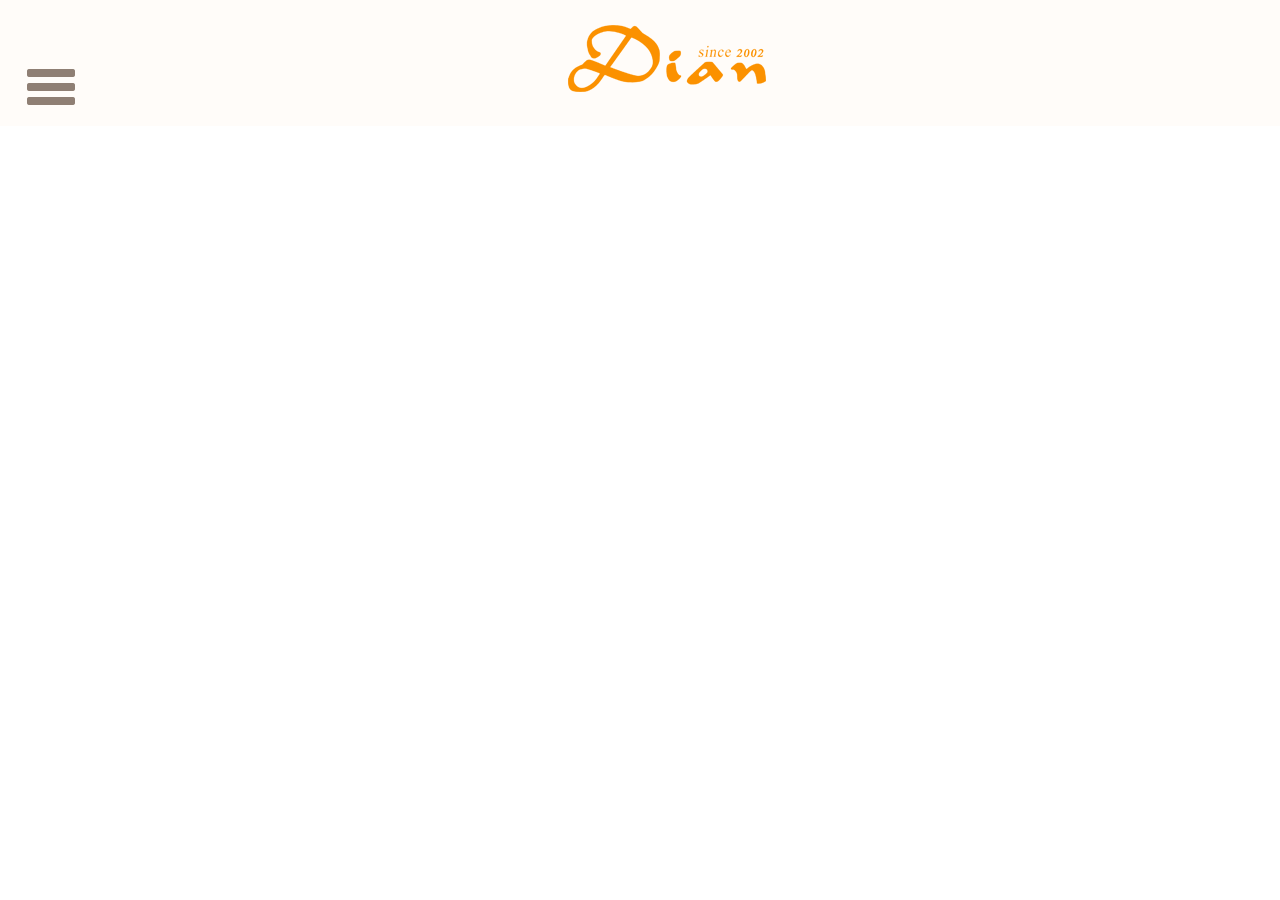
==== index.html @ 12afe47a "navibar" ====
<!DOCTYPE html>
<html lang="en">
<head>
	<title>首页</title>
	<meta name="viewport" content="width=device-width, initial-scale=1.0">	
	<meta charset="utf-8">
	<link rel="stylesheet" href="css/bootstrap-responsive.min.css">
	<link rel="stylesheet" href="css/bootstrap.min.css">	
	<link rel="stylesheet" href="css/index_style.css">
</head>
<body>
	<div class="row-fluid">
		<div class="span1" style="display:none"></div>
		<div class="span1">
			<a href="#" class="brand">
				<img id="menu" src="img/menu.png">
			</a>
		</div>
		<div class="span4 offset3">
			<img id="logo" src="img/Dian-logo.png">
		</div>
	</div>
	<div class="container"></div>
	<script src="js/bootstrap.min.js"></script>	
</body>
</html>
---- css/index_style.css ----
.row-fluid {
	background-color: #FFFCF9 !important;	

	vertical-align: middle;
}

.row-fluid .span4 {
	text-align: center;
}

#menu {
	margin-top: 85%;
	margin-bottom: 25%; 
}

#logo {
	margin-top: 6%;
	margin-bottom: 6%;
}
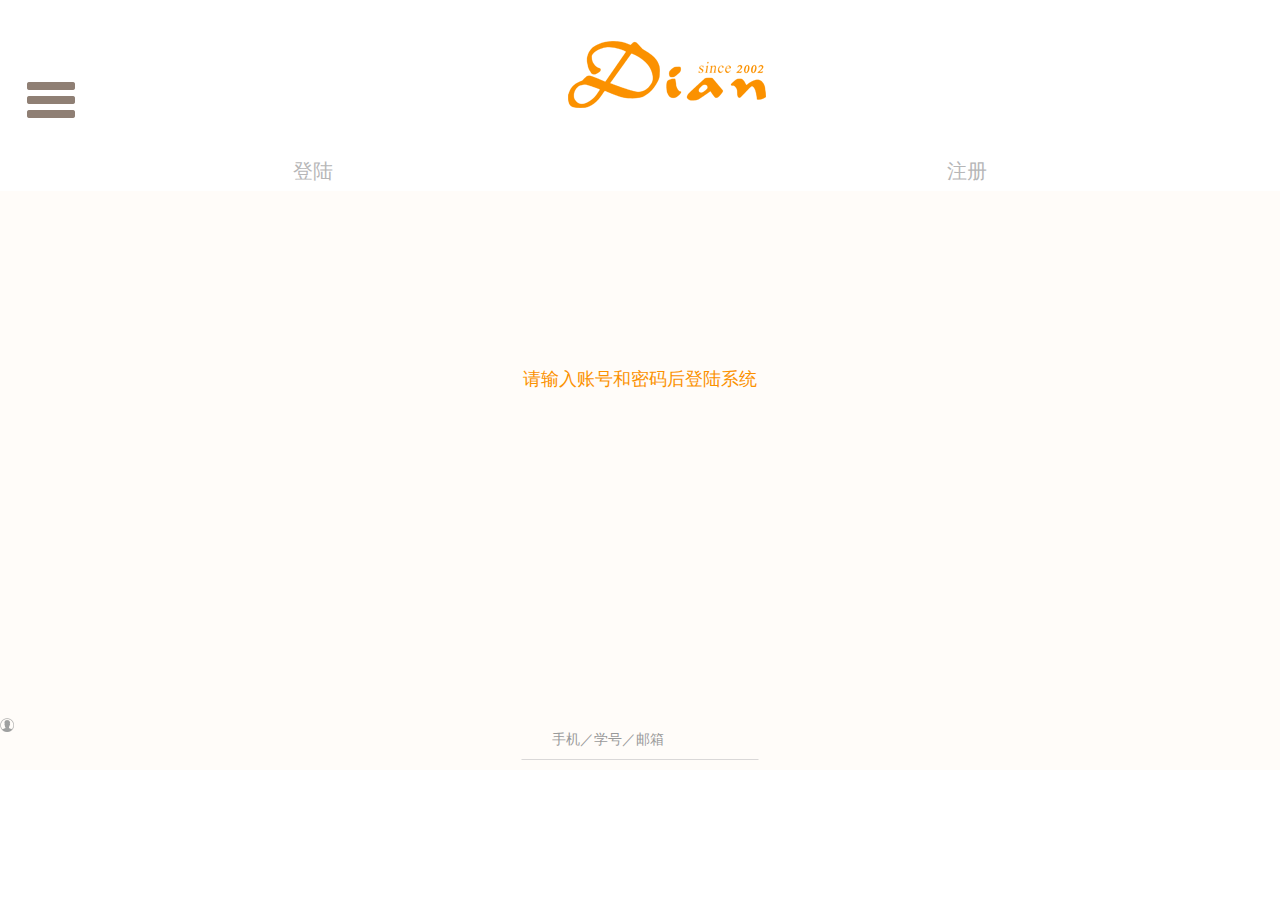
==== commit b9daa510: "input line" ====
--- a/index.html
+++ b/index.html
@@ -7,9 +7,11 @@
 	<link rel="stylesheet" href="css/bootstrap-responsive.min.css">
 	<link rel="stylesheet" href="css/bootstrap.min.css">	
 	<link rel="stylesheet" href="css/index_style.css">
+	<script src="js/index.js"></script>
 </head>
 <body>
-	<div class="row-fluid">
+	<!--顶部导航栏-->
+	<div class="row-fluid" id="navtop">
 		<div class="span1" style="display:none"></div>
 		<div class="span1">
 			<a href="#" class="brand">
@@ -20,7 +22,27 @@
 			<img id="logo" src="img/Dian-logo.png">
 		</div>
 	</div>
-	<div class="container"></div>
+	<!--注册登录选择-->	
+	<div class="container-fluid" id="choice">
+		<div class="row-fluid">
+			<div class="span6">
+				<p id="login">登陆</p>
+			</div>
+			<div class="span6">
+				<p id="register">注册</p>
+			</div>
+		</div>
+	</div>
+	<!--登录内容-->
+	<div class="container-fluid" id="loginarea">
+		<p>请输入账号和密码后登陆系统</p>
+		<div class="row-fluid">
+			<div class="span8 offset2">
+				<i class="userinfo"></i>			
+				<input type="text" name="userinfo" placeholder="手机／学号／邮箱">
+			</div>
+		</div>
+	</div>
 	<script src="js/bootstrap.min.js"></script>	
 </body>
 </html>--- a/css/index_style.css
+++ b/css/index_style.css
@@ -1,7 +1,8 @@
-.row-fluid {
-	background-color: #FFFCF9 !important;	
+#navtop {
+	/*background-color: #FFFCF9 !important;	*/
 
 	vertical-align: middle;
+	margin-bottom: 12px;
 }
 
 .row-fluid .span4 {
@@ -9,11 +10,60 @@
 }
 
 #menu {
-	margin-top: 85%;
+	margin-top: 100%;
 	margin-bottom: 25%; 
 }
 
 #logo {
-	margin-top: 6%;
-	margin-bottom: 6%;
-}+	margin-top: 10%;
+	margin-bottom: 10%;
+}
+
+#choice {
+	font-size: 20px;
+}
+
+.span6 {
+	text-align: center;
+}
+
+#login, #register {
+	color: #B6B6B7;
+}
+
+#loginarea {
+	text-align: center;
+	font-size: 18px;
+	background-color: #FFFCF9;
+	color: #FB9100;
+	white-space: nowrap;
+}
+
+#loginarea p {
+	line-height: 18px;
+	padding-top: 14%;
+	padding-bottom: 25%;
+}
+
+.userinfo {
+	width: 14px;
+	height: 14px;
+
+	position: absolute;
+	left: 0;
+	background-size: 100%;
+	background-repeat: no-repeat;
+	background-image: 
+		url(../img/loginfo.png);
+}
+
+#loginarea input {
+	padding: 10px 0 10px 30px;
+	outline: none;
+	border-color: transparent;
+	border-radius: 0;
+	box-shadow: 0px 0px 0px #FFFCF9;	
+	border-bottom: 1px solid #DAD8D8;
+	background-color: #FFFCF9; 
+}
+
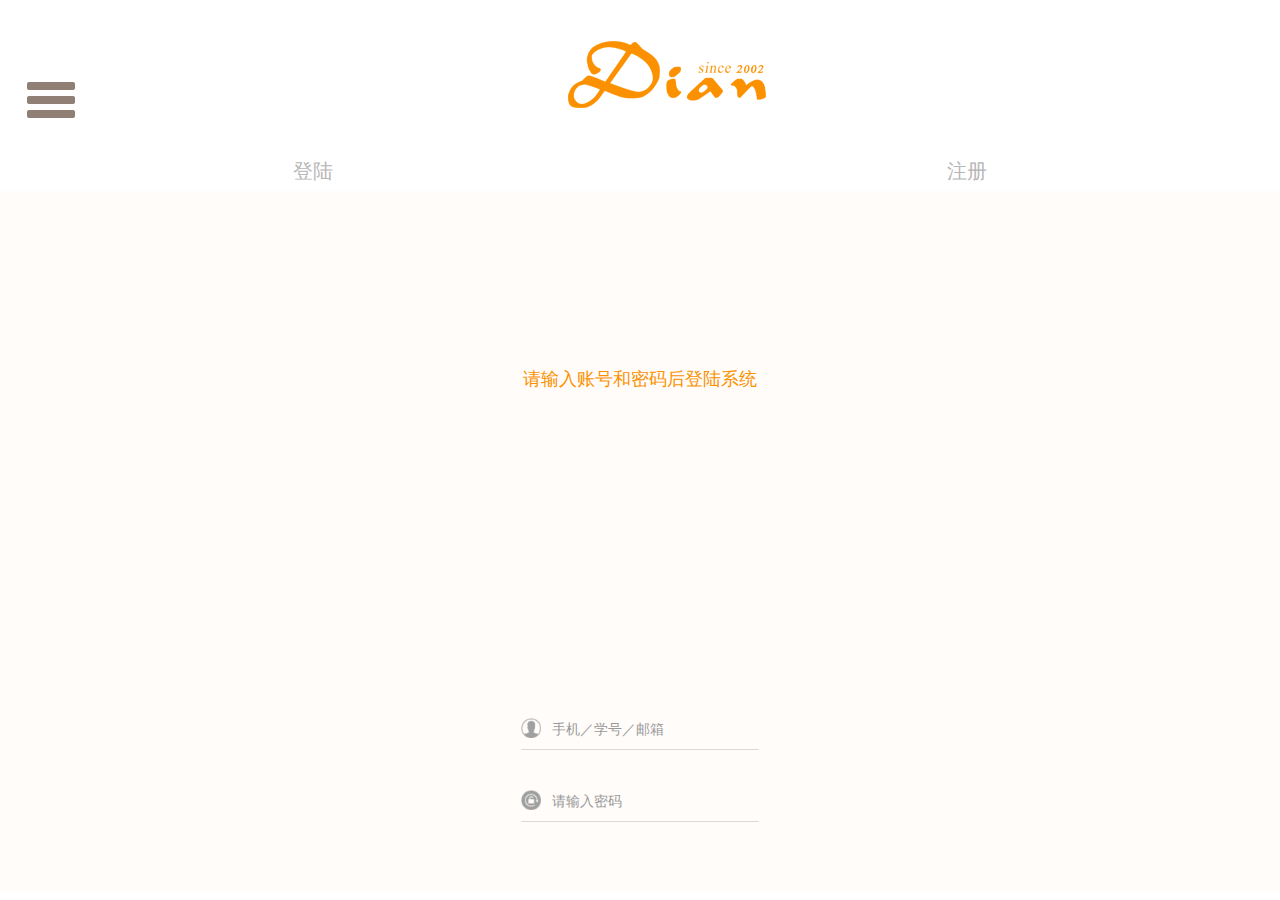
==== commit 3a104792: "pwd line" ====
--- a/index.html
+++ b/index.html
@@ -41,6 +41,19 @@
 				<i class="userinfo"></i>			
 				<input type="text" name="userinfo" placeholder="手机／学号／邮箱">
 			</div>
+		<div class="row-fluid">
+			<div class="span12"></div>
+		</div>
+		<div class="row-fluid">
+			<div class="span8 offset2">
+				<i class="userpwd"></i>			
+				<input type="text" name="pwd" placeholder="请输入密码">
+			</div>
+		</div>	
+		<div class="row-fluid">
+			<div class="span12"></div>
+			<div class="span12"></div>
+		</div>				
 		</div>
 	</div>
 	<script src="js/bootstrap.min.js"></script>	
--- a/css/index_style.css
+++ b/css/index_style.css
@@ -45,20 +45,27 @@
 	padding-bottom: 25%;
 }
 
-.userinfo {
-	width: 14px;
-	height: 14px;
+.userinfo, .userpwd {
+	width: 20px;
+	height: 20px;
 
 	position: absolute;
-	left: 0;
 	background-size: 100%;
 	background-repeat: no-repeat;
+}
+
+.userinfo {
 	background-image: 
 		url(../img/loginfo.png);
 }
 
+.userpwd {
+	background-image: 
+		url(../img/pwd.png);
+}
+
 #loginarea input {
-	padding: 10px 0 10px 30px;
+	padding: 0px 0px 10px 30px;
 	outline: none;
 	border-color: transparent;
 	border-radius: 0;
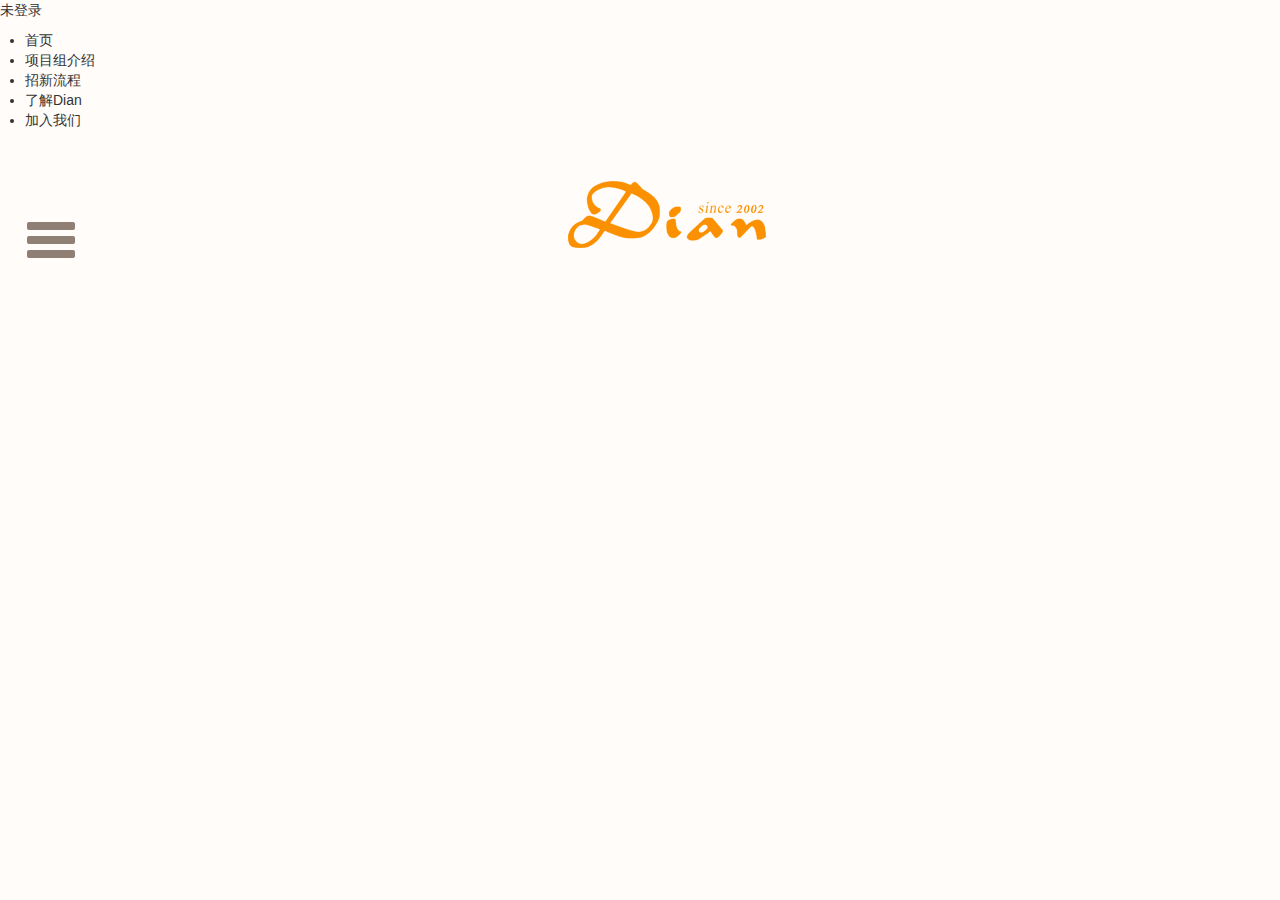
==== commit e21f3806: "Merge branch 'master' of https://github.com/tcxxxx/dian_recruit_M" ====
--- a/index.html
+++ b/index.html
@@ -6,10 +6,35 @@
 	<meta charset="utf-8">
 	<link rel="stylesheet" href="css/bootstrap-responsive.min.css">
 	<link rel="stylesheet" href="css/bootstrap.min.css">	
+	<link rel="stylesheet" href="css/jquery-ui.min.css">
+	<link rel="stylesheet" href="css/jquery-ui.theme.min.css">	
+	<link rel="stylesheet" href="css/left-navibar_style.css">		
 	<link rel="stylesheet" href="css/index_style.css">
-	<script src="js/index.js"></script>
+	<script src="js/jquery-3.1.1.js"></script>
+	<script src="js/jquery-ui.min.js"></script>
+	<script src="js/bootstrap.min.js"></script>	
+	<script src="js/left-navibar.js"></script>
 </head>
 <body>
+<!--页名-->
+	<div id="pagename" style="display:none">page1</div>
+	<!--左侧导航栏-->
+	<div class="left-navibar" id="left-navibar-userinfo">
+		<p>未登录</p>
+	</div>	
+	<div class="left-navibar" id="left-navibar-bottom">
+	</div>
+	<div class="left-navibar" id="left-navibar-items">
+	<ul>
+		<li id="page1">首页</li>
+		<li id="page2">项目组介绍</li>
+		<li id="page3">招新流程</li>
+		<li id="page4">了解Dian</li>
+		<li id="page5">加入我们</li>
+	</ul>
+	</div>
+	<!--左侧导航栏 结束-->
+	<div id="top_pos"></div>	
 	<!--顶部导航栏-->
 	<div class="row-fluid" id="navtop">
 		<div class="span1" style="display:none"></div>
@@ -21,41 +46,5 @@
 		<div class="span4 offset3">
 			<img id="logo" src="img/Dian-logo.png">
 		</div>
-	</div>
-	<!--注册登录选择-->	
-	<div class="container-fluid" id="choice">
-		<div class="row-fluid">
-			<div class="span6">
-				<p id="login">登陆</p>
-			</div>
-			<div class="span6">
-				<p id="register">注册</p>
-			</div>
-		</div>
-	</div>
-	<!--登录内容-->
-	<div class="container-fluid" id="loginarea">
-		<p>请输入账号和密码后登陆系统</p>
-		<div class="row-fluid">
-			<div class="span8 offset2">
-				<i class="userinfo"></i>			
-				<input type="text" name="userinfo" placeholder="手机／学号／邮箱">
-			</div>
-		<div class="row-fluid">
-			<div class="span12"></div>
-		</div>
-		<div class="row-fluid">
-			<div class="span8 offset2">
-				<i class="userpwd"></i>			
-				<input type="text" name="pwd" placeholder="请输入密码">
-			</div>
-		</div>	
-		<div class="row-fluid">
-			<div class="span12"></div>
-			<div class="span12"></div>
-		</div>				
-		</div>
-	</div>
-	<script src="js/bootstrap.min.js"></script>	
-</body>
-</html>+	</div>	
+</body>--- a/css/index_style.css
+++ b/css/index_style.css
@@ -1,8 +1,21 @@
+html {
+	height: 100%;
+}
+
+body {
+	background-color: #FFFCF9;
+	height: 100%;
+}
+
 #navtop {
-	/*background-color: #FFFCF9 !important;	*/
+	background-color: #FFFCF9;	
+	vertical-align: middle;
+    z-index:20;
+    position: relative;
+}
 
-	vertical-align: middle;
-	margin-bottom: 12px;
+#top_pos {
+/*	padding-top: 10%;*/
 }
 
 .row-fluid .span4 {
@@ -17,60 +30,4 @@
 #logo {
 	margin-top: 10%;
 	margin-bottom: 10%;
-}
-
-#choice {
-	font-size: 20px;
-}
-
-.span6 {
-	text-align: center;
-}
-
-#login, #register {
-	color: #B6B6B7;
-}
-
-#loginarea {
-	text-align: center;
-	font-size: 18px;
-	background-color: #FFFCF9;
-	color: #FB9100;
-	white-space: nowrap;
-}
-
-#loginarea p {
-	line-height: 18px;
-	padding-top: 14%;
-	padding-bottom: 25%;
-}
-
-.userinfo, .userpwd {
-	width: 20px;
-	height: 20px;
-
-	position: absolute;
-	background-size: 100%;
-	background-repeat: no-repeat;
-}
-
-.userinfo {
-	background-image: 
-		url(../img/loginfo.png);
-}
-
-.userpwd {
-	background-image: 
-		url(../img/pwd.png);
-}
-
-#loginarea input {
-	padding: 0px 0px 10px 30px;
-	outline: none;
-	border-color: transparent;
-	border-radius: 0;
-	box-shadow: 0px 0px 0px #FFFCF9;	
-	border-bottom: 1px solid #DAD8D8;
-	background-color: #FFFCF9; 
-}
-
+}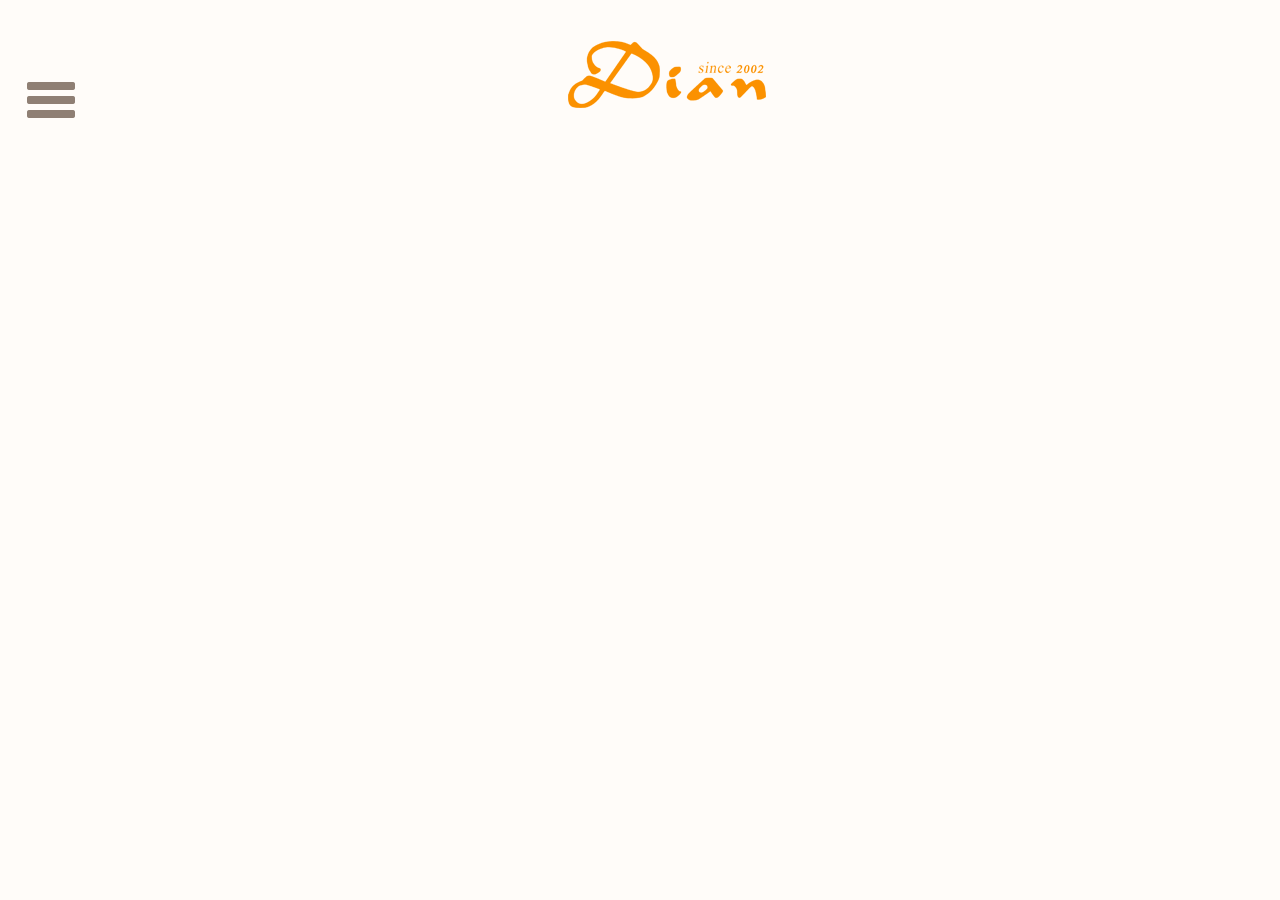
==== commit 35200f8c: "left-navibar" ====
--- a/index.html
+++ b/index.html
@@ -20,7 +20,8 @@
 	<div id="pagename" style="display:none">page1</div>
 	<!--左侧导航栏-->
 	<div class="left-navibar" id="left-navibar-userinfo">
-		<p>未登录</p>
+		<p id="left-navibar_login">未登录</p>
+		<p id="left-navibar_logout">退出</p>		
 	</div>	
 	<div class="left-navibar" id="left-navibar-bottom">
 	</div>
--- a/css/left-navibar_style.css
+++ b/css/left-navibar_style.css
@@ -0,0 +1,64 @@
+body {
+	background-color: #FFFCF9;
+}
+
+.left-navibar {
+	display: none;
+}
+
+#left-navibar-userinfo {
+	position: fixed;
+	top: 0;
+	border: 0;
+	width: 56%;
+	height: 21%;
+	z-index: 999;
+	background-color: #fca733;
+}
+
+#left-navibar_login {
+	position: relative;
+	top: 45%;
+	left: 20%;
+	color: #fff;
+	font-size: 20px;
+}
+
+#left-navibar_logout {
+	position: relative;
+	top: 62%;
+	left: 74%;
+	color: #fff;
+	font-size: 15px;
+}
+
+.left-navibar ul{
+	margin-left:25px;
+}
+.left-navibar li {
+	position: relative;
+	font-size: 16px;
+	color: #8F7F74;
+	padding-bottom: 7.5%;
+	padding-top: 7.5%;
+	list-style-type:none;
+}
+
+#left-navibar-items {
+	position: fixed;
+	bottom: 0;
+	border: 0;
+	width: 56%;
+	height: 79%;
+	z-index: 999;
+	background-color: #fff;
+}
+
+#left-navibar-bottom {
+	position: fixed;
+	border: 0;
+	width: 100%;
+	height: 100%;
+	z-index: 998;
+	background-color: rgba(131,139,139,0.6);
+}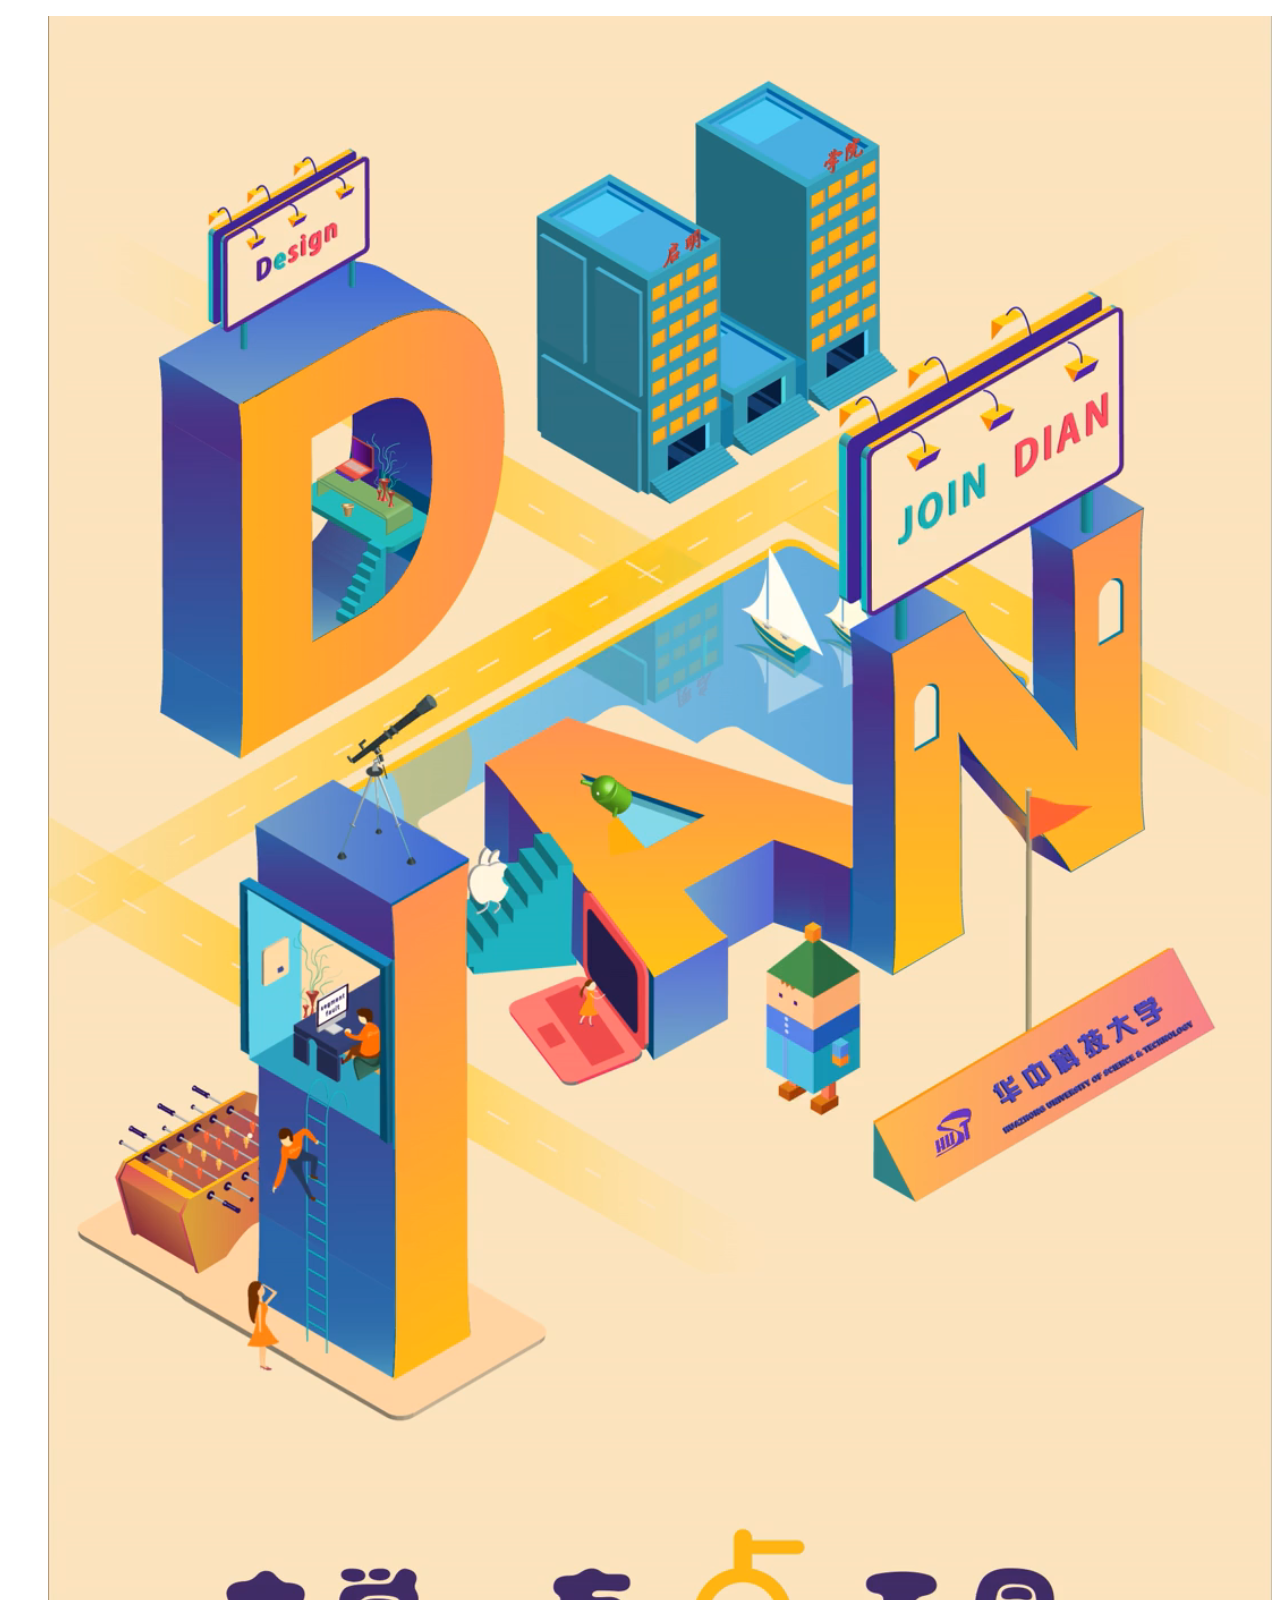
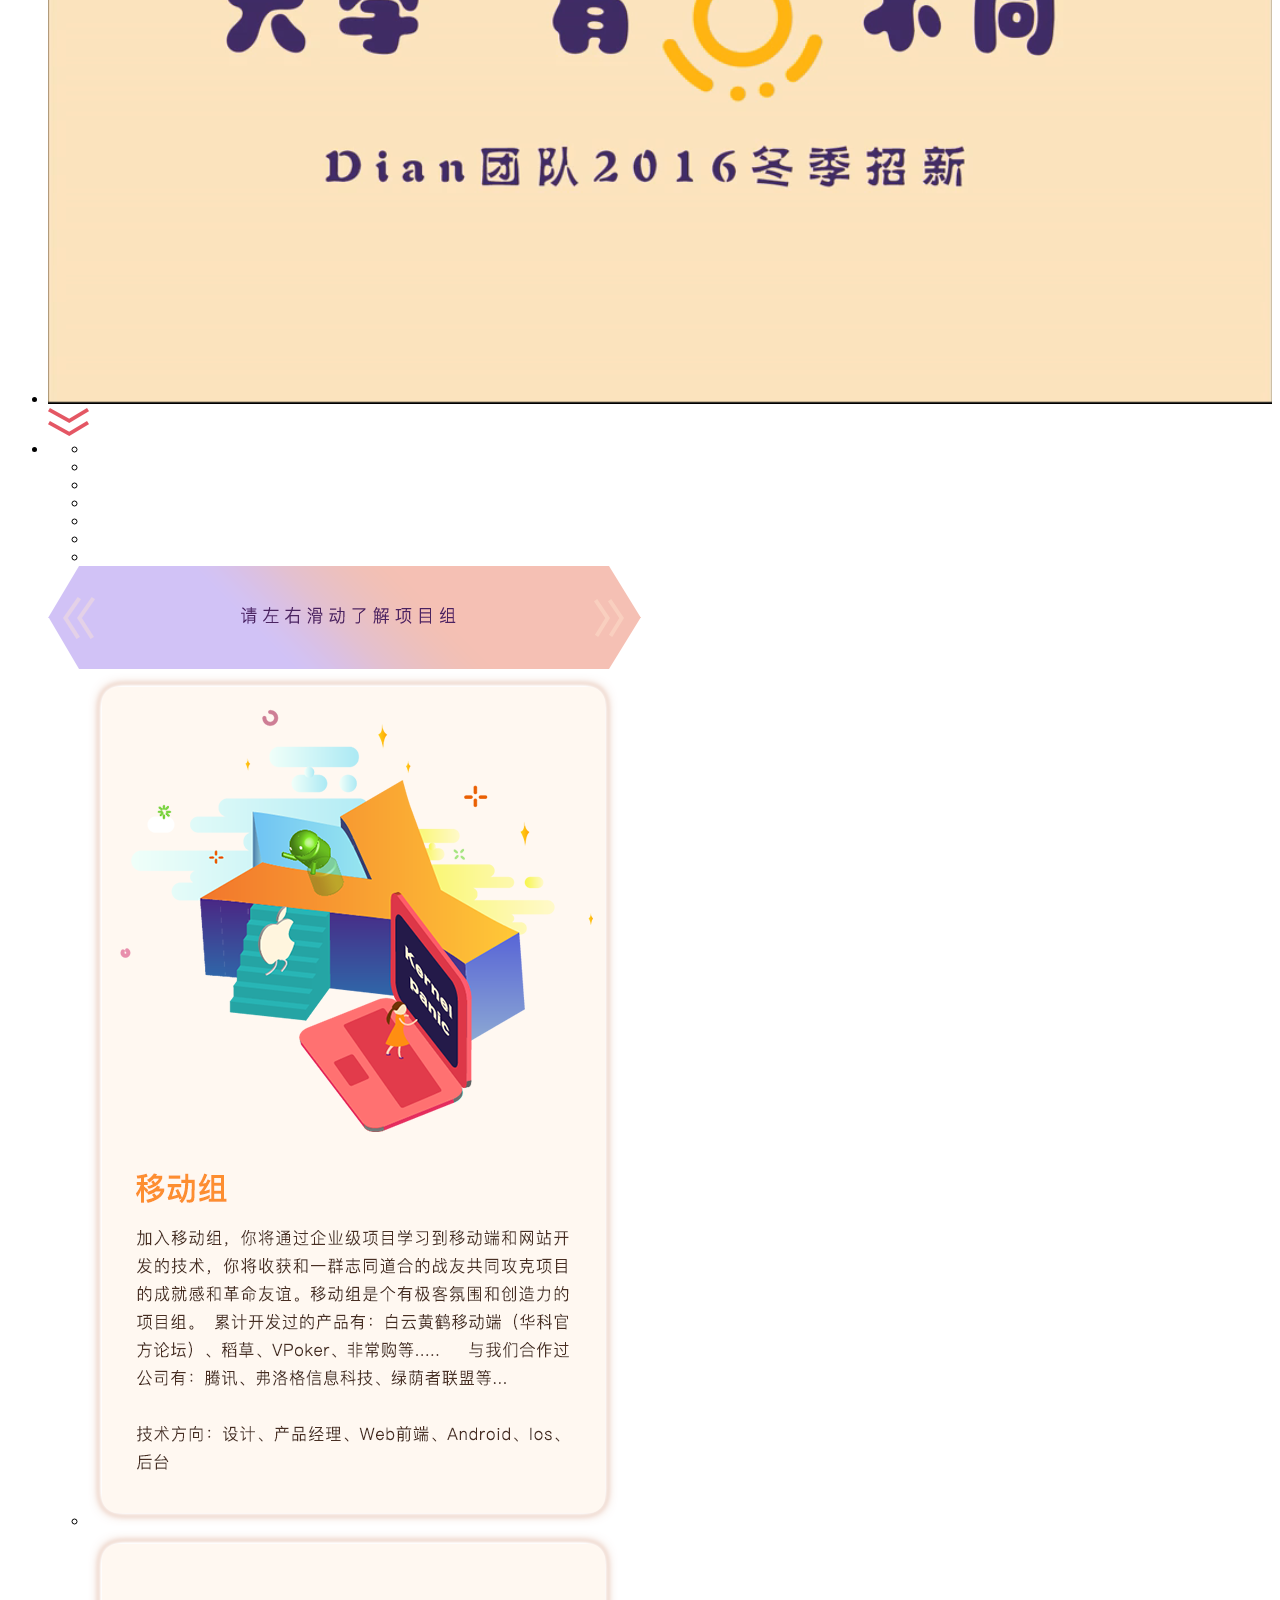
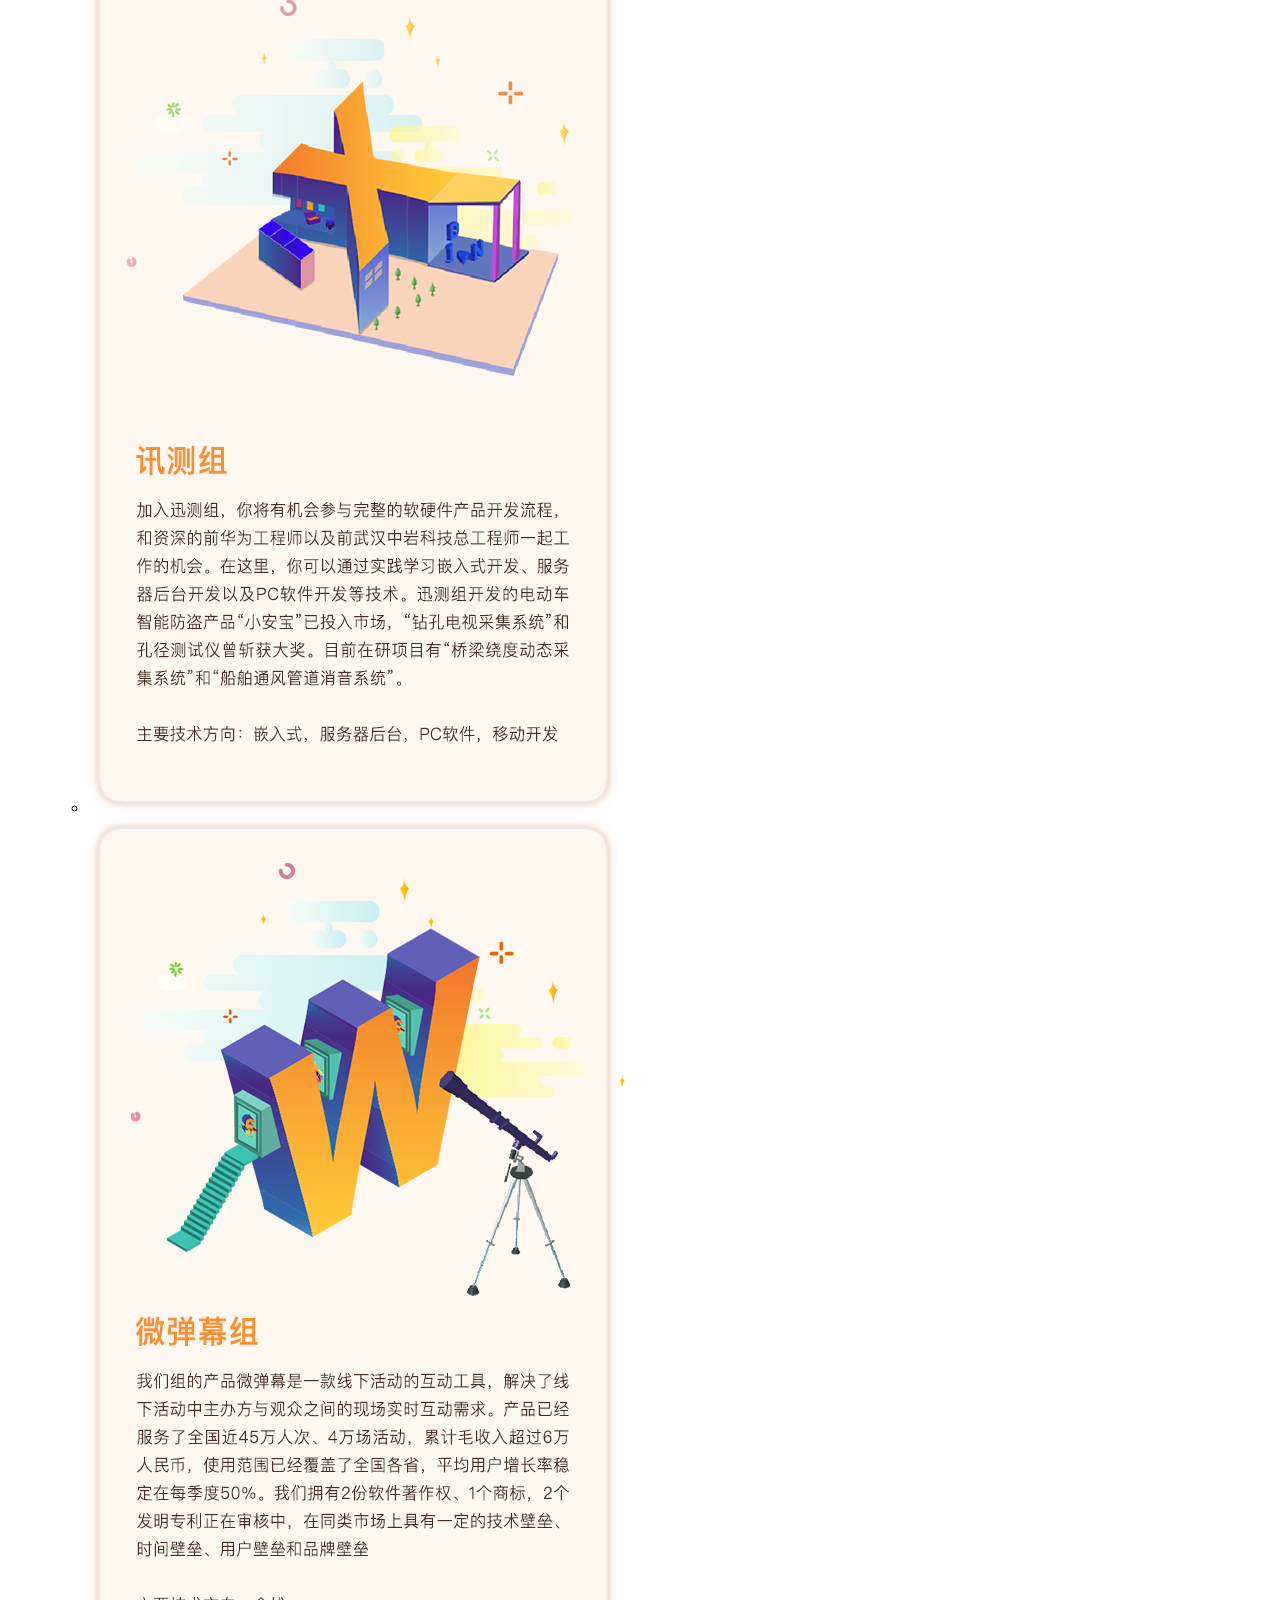
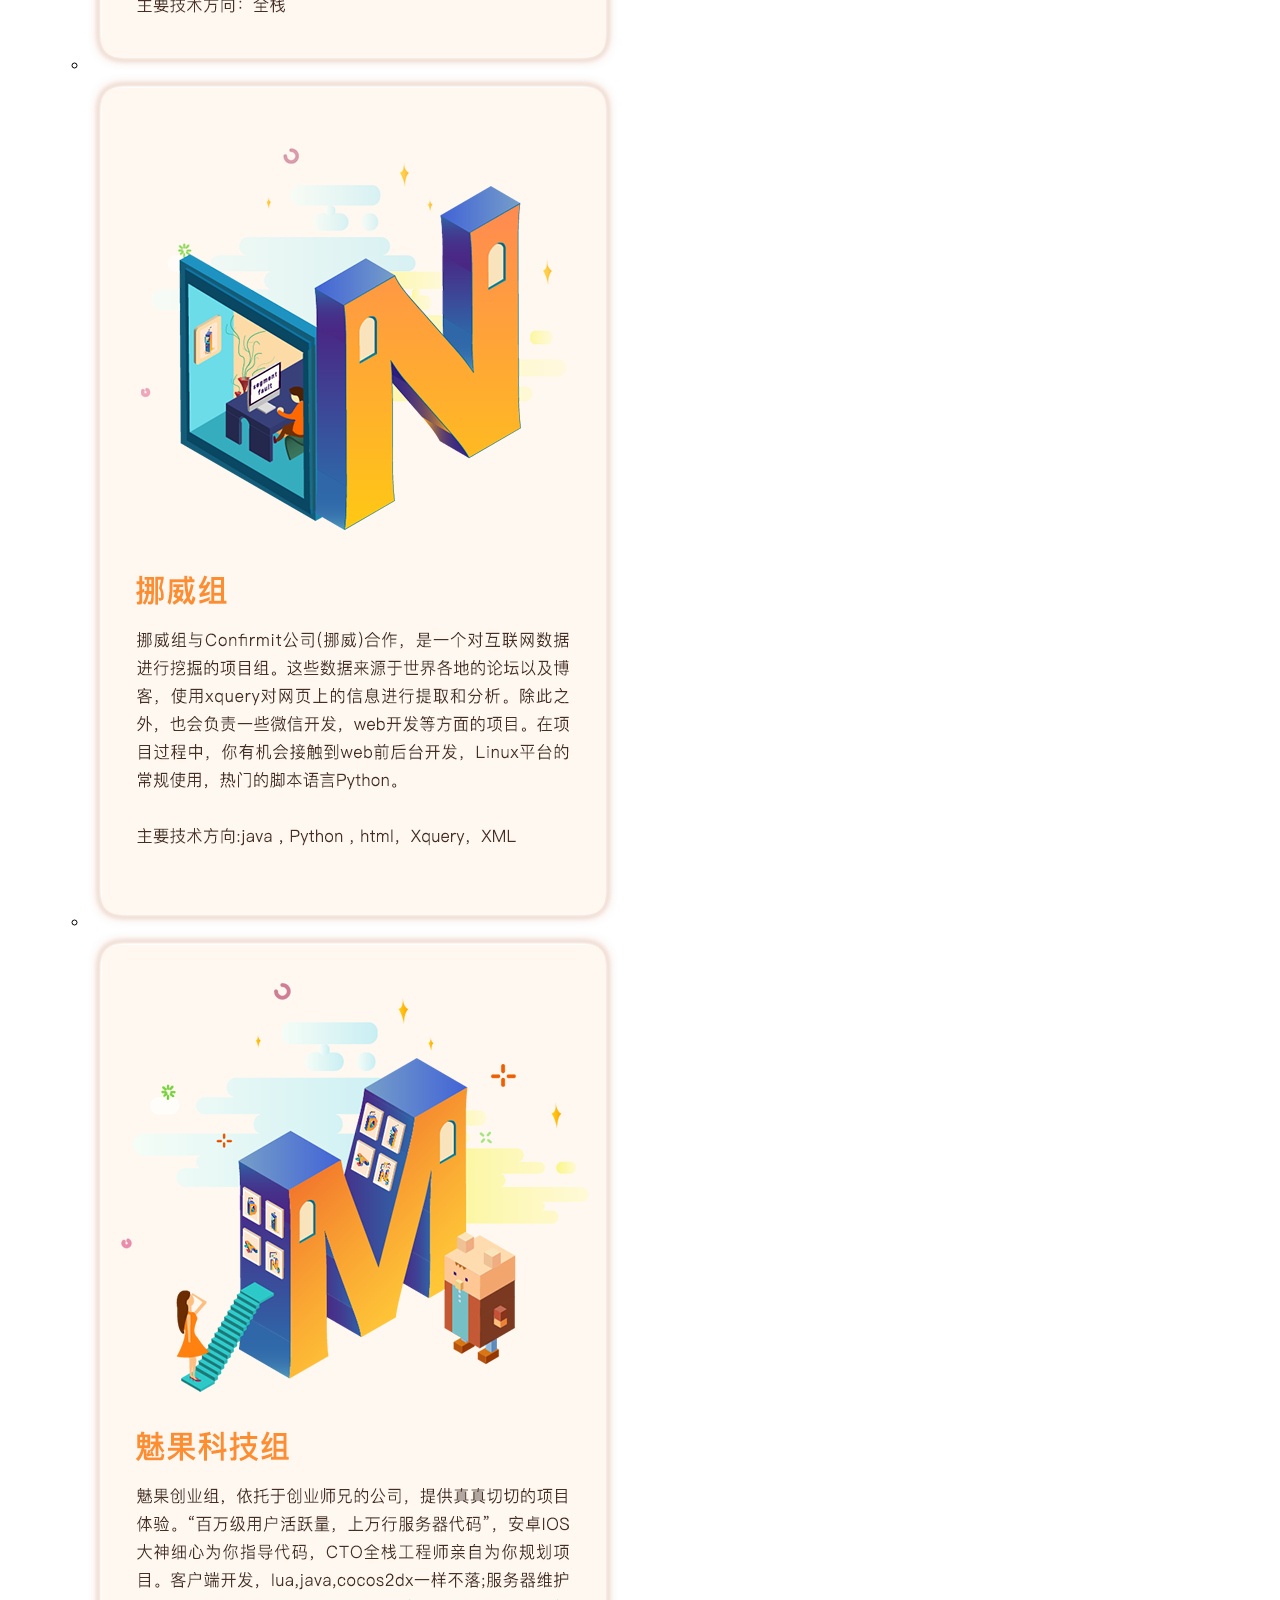
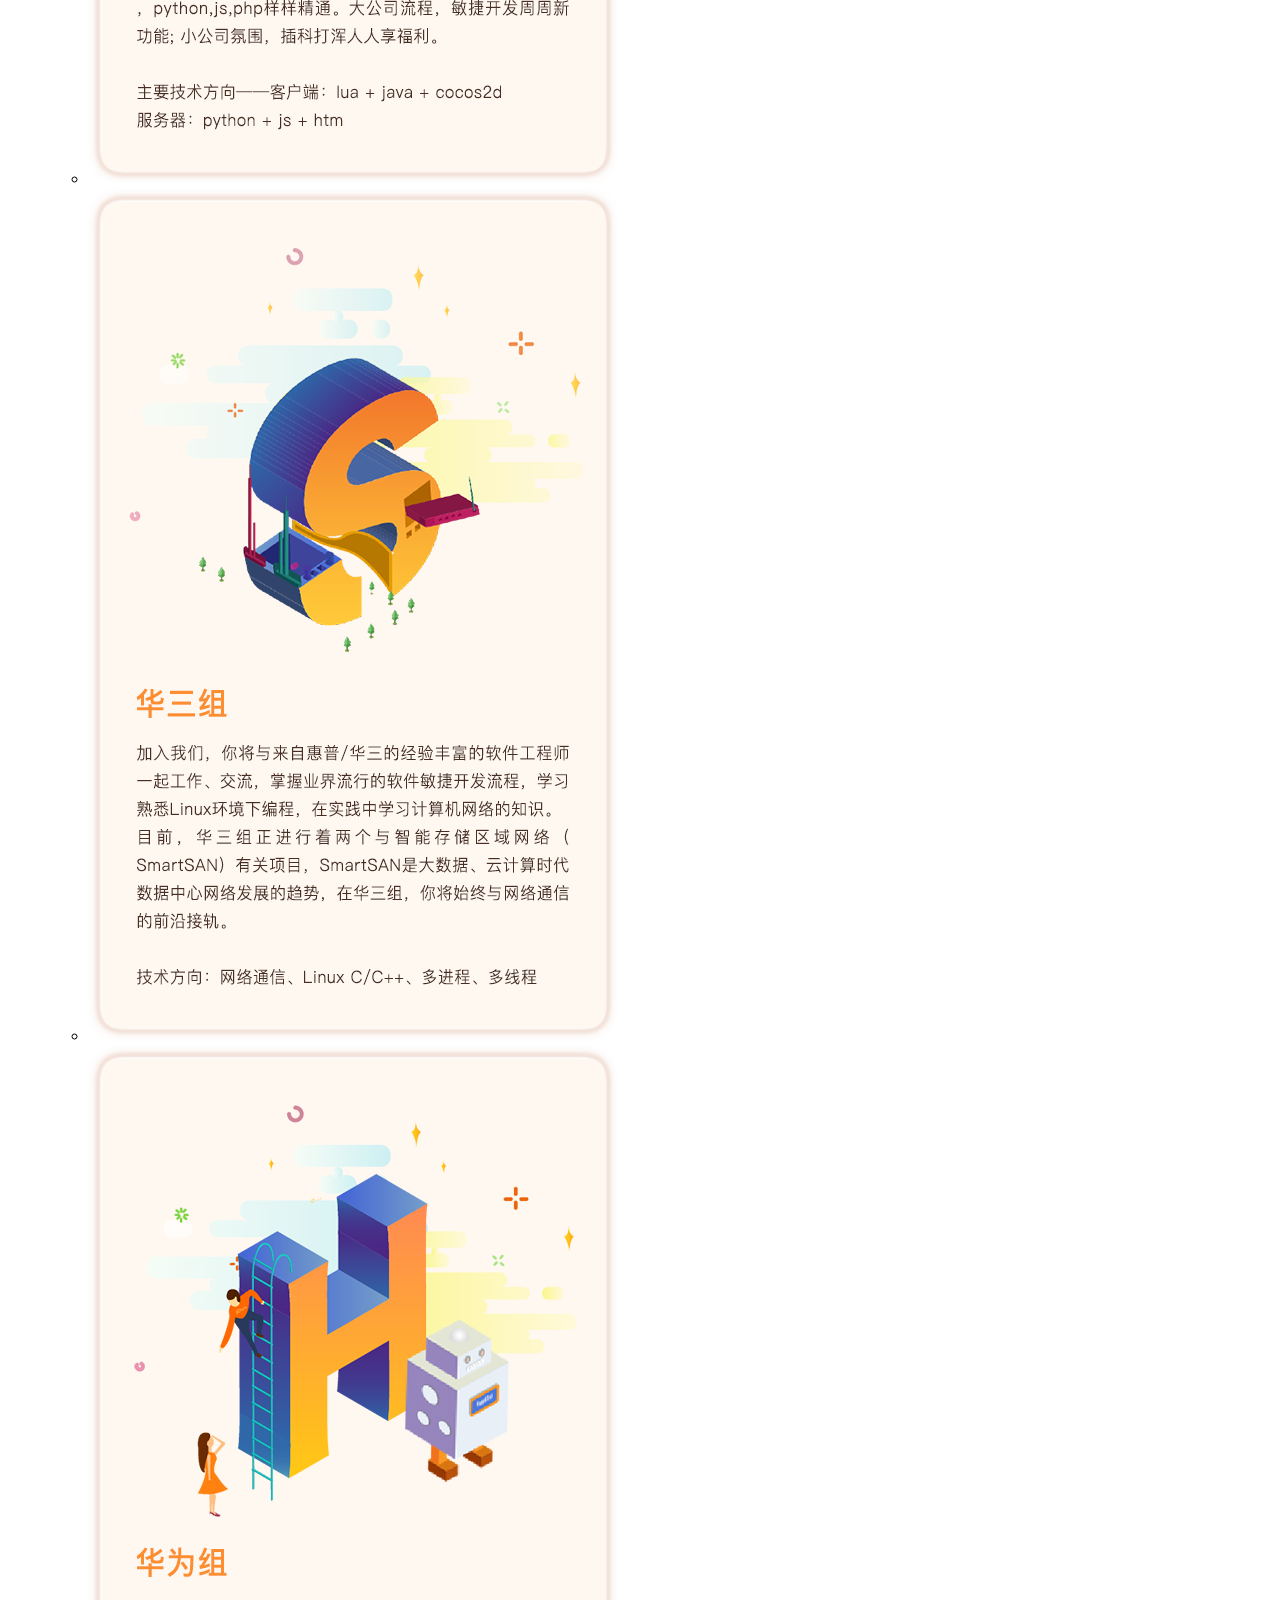
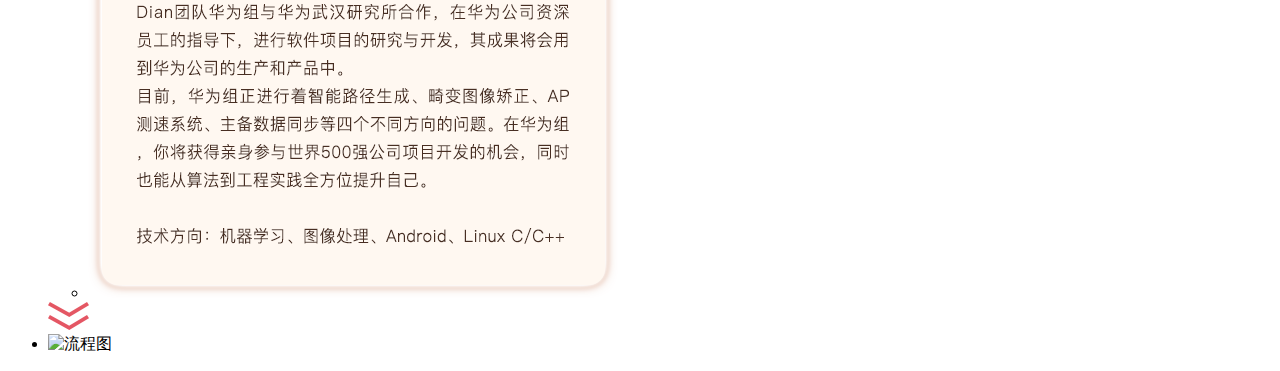
==== commit f9840d05: "index login style reset" ====
--- a/index.html
+++ b/index.html
@@ -1,51 +1,45 @@
 <!DOCTYPE html>
-<html lang="en">
+<html lang="zh-cmn-Hans">
 <head>
-	<title>首页</title>
-	<meta name="viewport" content="width=device-width, initial-scale=1.0">	
-	<meta charset="utf-8">
-	<link rel="stylesheet" href="css/bootstrap-responsive.min.css">
-	<link rel="stylesheet" href="css/bootstrap.min.css">	
-	<link rel="stylesheet" href="css/jquery-ui.min.css">
-	<link rel="stylesheet" href="css/jquery-ui.theme.min.css">	
-	<link rel="stylesheet" href="css/left-navibar_style.css">		
-	<link rel="stylesheet" href="css/index_style.css">
-	<script src="js/jquery-3.1.1.js"></script>
-	<script src="js/jquery-ui.min.js"></script>
-	<script src="js/bootstrap.min.js"></script>	
-	<script src="js/left-navibar.js"></script>
+	<title>Dian团队2016冬季招新</title>
+	<meta name="viewport" content="width=device-width,initial-scale=1,maximum-scale=1,minimum-scale=1,user-scalable=no">	
+	<meta charset="utf-8">	
+	<link rel="stylesheet" href="stylesheets/index_style.css">
 </head>
 <body>
-<!--页名-->
-	<div id="pagename" style="display:none">page1</div>
-	<!--左侧导航栏-->
-	<div class="left-navibar" id="left-navibar-userinfo">
-		<p id="left-navibar_login">未登录</p>
-		<p id="left-navibar_logout">退出</p>		
-	</div>	
-	<div class="left-navibar" id="left-navibar-bottom">
-	</div>
-	<div class="left-navibar" id="left-navibar-items">
-	<ul>
-		<li id="page1">首页</li>
-		<li id="page2">项目组介绍</li>
-		<li id="page3">招新流程</li>
-		<li id="page4">了解Dian</li>
-		<li id="page5">加入我们</li>
+	<ul class="container" id="container">
+		<li class="img-wrap home-page page-wrap">
+			<video src="img/homepage.mov" autoplay="autoplay" width="100%" height="100%" loop="loop" class="img-wrap">
+				<img src="img/homepage.jpg" alt="">
+			</video>
+			<div class="next-button"><img src="img/next_icon.png" alt="下一页"></div>
+		</li>
+		<li class="group-content group-intr page-wrap">
+			<ul class="circle-wrap" id="circle-wrap">
+				<li class="circle circle-active"></li>
+				<li class="circle"></li>
+				<li class="circle"></li>
+				<li class="circle"></li>
+				<li class="circle"></li>
+				<li class="circle"></li>
+				<li class="circle"></li>
+			</ul>
+			<div class="group-advice img-wrap"><img src="img/advice.png" alt=""></div>
+			<ul class="group-container" id="group-container">
+				<li class="group-wrap img-wrap mobile-group"><img src="img/mobile.png" alt="移动组"></li>
+				<li class="group-wrap img-wrap xunce-group"><img src="img/xunce.png" alt="迅测组"></li>
+				<li class="group-wrap img-wrap weidanmu-group"><img src="img/weidanmu.png" alt="微弹幕组"></li>
+				<li class="group-wrap img-wrap norway-group"><img src="img/norway.png" alt="挪威组"></li>
+				<li class="group-wrap img-wrap meiguo-group"><img src="img/meiguo.png" alt="魅果科技组"></li>
+				<li class="group-wrap img-wrap smartSAN-group"><img src="img/smartSAN.png" alt="华三组"></li>
+				<li class="group-wrap img-wrap huawei-group"><img src="img/huawei.png" alt="华为组"></li>
+			</ul>
+			<div class="next-button"><img src="img/next_icon.png" alt="下一页"></div>
+		</li>
+		<li class="img-wrap process-intr page-wrap">
+			<div title="加入Dian" class="liucheng-wrap"><img src="img/liucheng.png" alt="流程图"></div>
+		</li>
 	</ul>
-	</div>
-	<!--左侧导航栏 结束-->
-	<div id="top_pos"></div>	
-	<!--顶部导航栏-->
-	<div class="row-fluid" id="navtop">
-		<div class="span1" style="display:none"></div>
-		<div class="span1">
-			<a href="#" class="brand">
-				<img id="menu" src="img/menu.png">
-			</a>
-		</div>
-		<div class="span4 offset3">
-			<img id="logo" src="img/Dian-logo.png">
-		</div>
-	</div>	
+	<script type="text/javascript" src="js/jquery-3.1.1.js"></script>
+	<script type="text/javascript" src="js/index.js"></script>
 </body>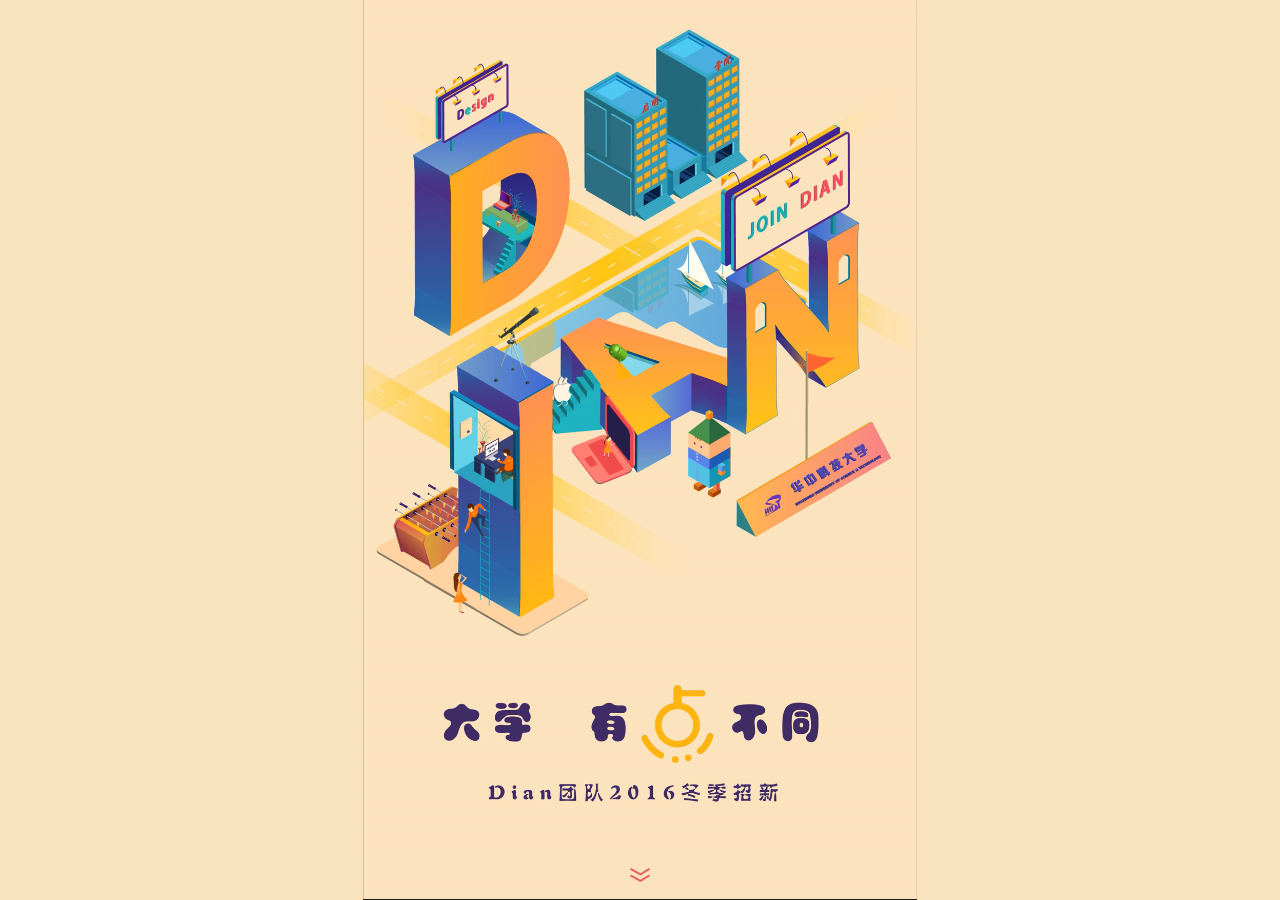
==== commit ae248235: "change path" ====
--- a/index.html
+++ b/index.html
@@ -4,7 +4,7 @@
 	<title>Dian团队2016冬季招新</title>
 	<meta name="viewport" content="width=device-width,initial-scale=1,maximum-scale=1,minimum-scale=1,user-scalable=no">	
 	<meta charset="utf-8">	
-	<link rel="stylesheet" href="stylesheets/index_style.css">
+	<link rel="stylesheet" href="css/index_style.css">
 </head>
 <body>
 	<ul class="container" id="container">
--- a/css/index_style.css
+++ b/css/index_style.css
@@ -0,0 +1,328 @@
+/* Welcome to Compass. Use this file to write IE specific override styles.
+ * Import this file using the following HTML or equivalent:
+ * <!--[if IE]>
+ *   <link href="/stylesheets/ie.css" media="screen, projection" rel="stylesheet" type="text/css" />
+ * <![endif]--> */
+/* line 5, ../../../../Program Files/Ruby23-x64/lib/ruby/gems/2.3.0/gems/compass-core-1.0.3/stylesheets/compass/reset/_utilities.scss */
+html, body, div, span, applet, object, iframe,
+h1, h2, h3, h4, h5, h6, p, blockquote, pre,
+a, abbr, acronym, address, big, cite, code,
+del, dfn, em, img, ins, kbd, q, s, samp,
+small, strike, strong, sub, sup, tt, var,
+b, u, i, center,
+dl, dt, dd, ol, ul, li,
+fieldset, form, label, legend,
+table, caption, tbody, tfoot, thead, tr, th, td,
+article, aside, canvas, details, embed,
+figure, figcaption, footer, header, hgroup,
+menu, nav, output, ruby, section, summary,
+time, mark, audio, video {
+  margin: 0;
+  padding: 0;
+  border: 0;
+  font: inherit;
+  font-size: 100%;
+  vertical-align: baseline;
+}
+
+/* line 22, ../../../../Program Files/Ruby23-x64/lib/ruby/gems/2.3.0/gems/compass-core-1.0.3/stylesheets/compass/reset/_utilities.scss */
+html {
+  line-height: 1;
+}
+
+/* line 24, ../../../../Program Files/Ruby23-x64/lib/ruby/gems/2.3.0/gems/compass-core-1.0.3/stylesheets/compass/reset/_utilities.scss */
+ol, ul {
+  list-style: none;
+}
+
+/* line 26, ../../../../Program Files/Ruby23-x64/lib/ruby/gems/2.3.0/gems/compass-core-1.0.3/stylesheets/compass/reset/_utilities.scss */
+table {
+  border-collapse: collapse;
+  border-spacing: 0;
+}
+
+/* line 28, ../../../../Program Files/Ruby23-x64/lib/ruby/gems/2.3.0/gems/compass-core-1.0.3/stylesheets/compass/reset/_utilities.scss */
+caption, th, td {
+  text-align: left;
+  font-weight: normal;
+  vertical-align: middle;
+}
+
+/* line 30, ../../../../Program Files/Ruby23-x64/lib/ruby/gems/2.3.0/gems/compass-core-1.0.3/stylesheets/compass/reset/_utilities.scss */
+q, blockquote {
+  quotes: none;
+}
+/* line 103, ../../../../Program Files/Ruby23-x64/lib/ruby/gems/2.3.0/gems/compass-core-1.0.3/stylesheets/compass/reset/_utilities.scss */
+q:before, q:after, blockquote:before, blockquote:after {
+  content: "";
+  content: none;
+}
+
+/* line 32, ../../../../Program Files/Ruby23-x64/lib/ruby/gems/2.3.0/gems/compass-core-1.0.3/stylesheets/compass/reset/_utilities.scss */
+a img {
+  border: none;
+}
+
+/* line 116, ../../../../Program Files/Ruby23-x64/lib/ruby/gems/2.3.0/gems/compass-core-1.0.3/stylesheets/compass/reset/_utilities.scss */
+article, aside, details, figcaption, figure, footer, header, hgroup, main, menu, nav, section, summary {
+  display: block;
+}
+
+@-moz-keyframes nextIcon {
+  from {
+    -moz-transform: translate(-50%, 0);
+    transform: translate(-50%, 0);
+    opacity: 0;
+  }
+  to {
+    -moz-transform: translate(-50%, 70%);
+    transform: translate(-50%, 70%);
+    opacity: 1;
+  }
+}
+@-webkit-keyframes nextIcon {
+  from {
+    -webkit-transform: translate(-50%, 0);
+    transform: translate(-50%, 0);
+    opacity: 0;
+  }
+  to {
+    -webkit-transform: translate(-50%, 70%);
+    transform: translate(-50%, 70%);
+    opacity: 1;
+  }
+}
+@keyframes nextIcon {
+  from {
+    -moz-transform: translate(-50%, 0);
+    -ms-transform: translate(-50%, 0);
+    -webkit-transform: translate(-50%, 0);
+    transform: translate(-50%, 0);
+    opacity: 0;
+  }
+  to {
+    -moz-transform: translate(-50%, 70%);
+    -ms-transform: translate(-50%, 70%);
+    -webkit-transform: translate(-50%, 70%);
+    transform: translate(-50%, 70%);
+    opacity: 1;
+  }
+}
+/* line 19, ../sass/index_style.scss */
+html {
+  width: 100%;
+  height: 100%;
+  font-family: "SimHei";
+  font-size: 62.5%;
+  overflow: hidden;
+}
+
+/* line 26, ../sass/index_style.scss */
+body {
+  width: 100%;
+  height: 100%;
+  font-size: 0;
+}
+
+/* line 31, ../sass/index_style.scss */
+.container {
+  position: relative;
+  width: 100%;
+  height: 100%;
+}
+/* line 35, ../sass/index_style.scss */
+.container li {
+  position: absolute;
+  width: 100%;
+  height: 100%;
+  -moz-transition: all 0.5s ease-in-out 0s;
+  -o-transition: all 0.5s ease-in-out 0s;
+  -webkit-transition: all 0.5s ease-in-out;
+  -webkit-transition-delay: 0s;
+  transition: all 0.5s ease-in-out 0s;
+}
+/* line 43, ../sass/index_style.scss */
+.img-wrap img {
+  width: 100%;
+  height: 100%;
+}
+
+/* line 48, ../sass/index_style.scss */
+.page-hidden {
+  -moz-transform: translate(0, -100%);
+  -ms-transform: translate(0, -100%);
+  -webkit-transform: translate(0, -100%);
+  transform: translate(0, -100%);
+}
+
+/* line 51, ../sass/index_style.scss */
+.home-page {
+  z-index: 10;
+  background-color: #F8E3BD;
+}
+
+/* line 55, ../sass/index_style.scss */
+.group-intr {
+  z-index: 2;
+  background: url("../img/group-bg.png") center;
+  -moz-background-size: cover;
+  -o-background-size: cover;
+  -webkit-background-size: cover;
+  background-size: cover;
+}
+
+/* line 60, ../sass/index_style.scss */
+.process-intr {
+  z-index: 1;
+}
+
+/* line 63, ../sass/index_style.scss */
+.group-advice {
+  position: absolute;
+  left: 50%;
+  top: 50%;
+  -moz-transform: translate(-50%, -50%);
+  -ms-transform: translate(-50%, -50%);
+  -webkit-transform: translate(-50%, -50%);
+  transform: translate(-50%, -50%);
+  width: 95%;
+  z-index: 8;
+  -moz-transition: all 0.5s ease-in-out 0s;
+  -o-transition: all 0.5s ease-in-out 0s;
+  -webkit-transition: all 0.5s ease-in-out;
+  -webkit-transition-delay: 0s;
+  transition: all 0.5s ease-in-out 0s;
+}
+
+/* line 72, ../sass/index_style.scss */
+.group-advice-hidden {
+  filter: progid:DXImageTransform.Microsoft.Alpha(Opacity=0);
+  opacity: 0;
+  z-index: 1;
+}
+
+/* line 76, ../sass/index_style.scss */
+.next-button {
+  position: absolute;
+  bottom: 2%;
+  left: 50%;
+  width: 2rem;
+  -moz-transform: translate(-50%, 0);
+  -ms-transform: translate(-50%, 0);
+  -webkit-transform: translate(-50%, 0);
+  transform: translate(-50%, 0);
+  -moz-animation: nextIcon 1.5s ease-in-out infinite;
+  -webkit-animation: nextIcon 1.5s ease-in-out infinite;
+  animation: nextIcon 1.5s ease-in-out infinite;
+}
+/* line 82, ../sass/index_style.scss */
+.next-button img {
+  width: 100%;
+}
+
+/* line 87, ../sass/index_style.scss */
+.group-container {
+  position: absolute;
+  width: 90%;
+  height: 90%;
+  left: 50%;
+  top: 50%;
+  overflow-x: hidden;
+  -moz-transform: translate(-50%, -50%);
+  -ms-transform: translate(-50%, -50%);
+  -webkit-transform: translate(-50%, -50%);
+  transform: translate(-50%, -50%);
+}
+/* line 96, ../sass/index_style.scss */
+.circle-wrap {
+  position: absolute;
+  left: 50%;
+  top: 2%;
+  -moz-transform: translate(-50%, 0);
+  -ms-transform: translate(-50%, 0);
+  -webkit-transform: translate(-50%, 0);
+  transform: translate(-50%, 0);
+}
+/* line 102, ../sass/index_style.scss */
+.circle-wrap .circle {
+  position: static;
+  display: inline-block;
+  vertical-align: middle;
+  *vertical-align: auto;
+  *zoom: 1;
+  *display: inline;
+  width: 1.5rem;
+  height: 1.5rem;
+  margin-right: 0.5rem;
+  background: url("../img/circle.png") center no-repeat;
+}
+
+/* line 110, ../sass/index_style.scss */
+.circle-wrap .circle-active {
+  background: url("../img/circle_active.png") center no-repeat;
+}
+
+/* line 115, ../sass/index_style.scss */
+.container .group-wrap {
+  width: 100%;
+}
+
+/* line 118, ../sass/index_style.scss */
+.group-hidden {
+  -moz-transform: translate(-100%, 0);
+  -ms-transform: translate(-100%, 0);
+  -webkit-transform: translate(-100%, 0);
+  transform: translate(-100%, 0);
+}
+
+/* line 121, ../sass/index_style.scss */
+.mobile-group {
+  z-index: 9;
+}
+
+/* line 124, ../sass/index_style.scss */
+.xunce-group {
+  z-index: 8;
+}
+
+/* line 127, ../sass/index_style.scss */
+.weidanmu-group {
+  z-index: 7;
+}
+
+/* line 130, ../sass/index_style.scss */
+.norway-group {
+  z-index: 6;
+}
+
+/* line 133, ../sass/index_style.scss */
+.meiguo-group {
+  z-index: 5;
+}
+
+/* line 136, ../sass/index_style.scss */
+.smartSAN-group {
+  z-index: 4;
+}
+
+/* line 139, ../sass/index_style.scss */
+.huawei-group {
+  z-index: 3;
+}
+
+/* line 144, ../sass/index_style.scss */
+.liucheng-wrap {
+  position: static;
+  display: block;
+  width: 90%;
+  height: 90%;
+  margin: 5%;
+}
+
+/* line 151, ../sass/index_style.scss */
+.test {
+  width: 100%;
+  height: 2rem;
+  background-color: #000;
+  font-size: 3rem;
+}
